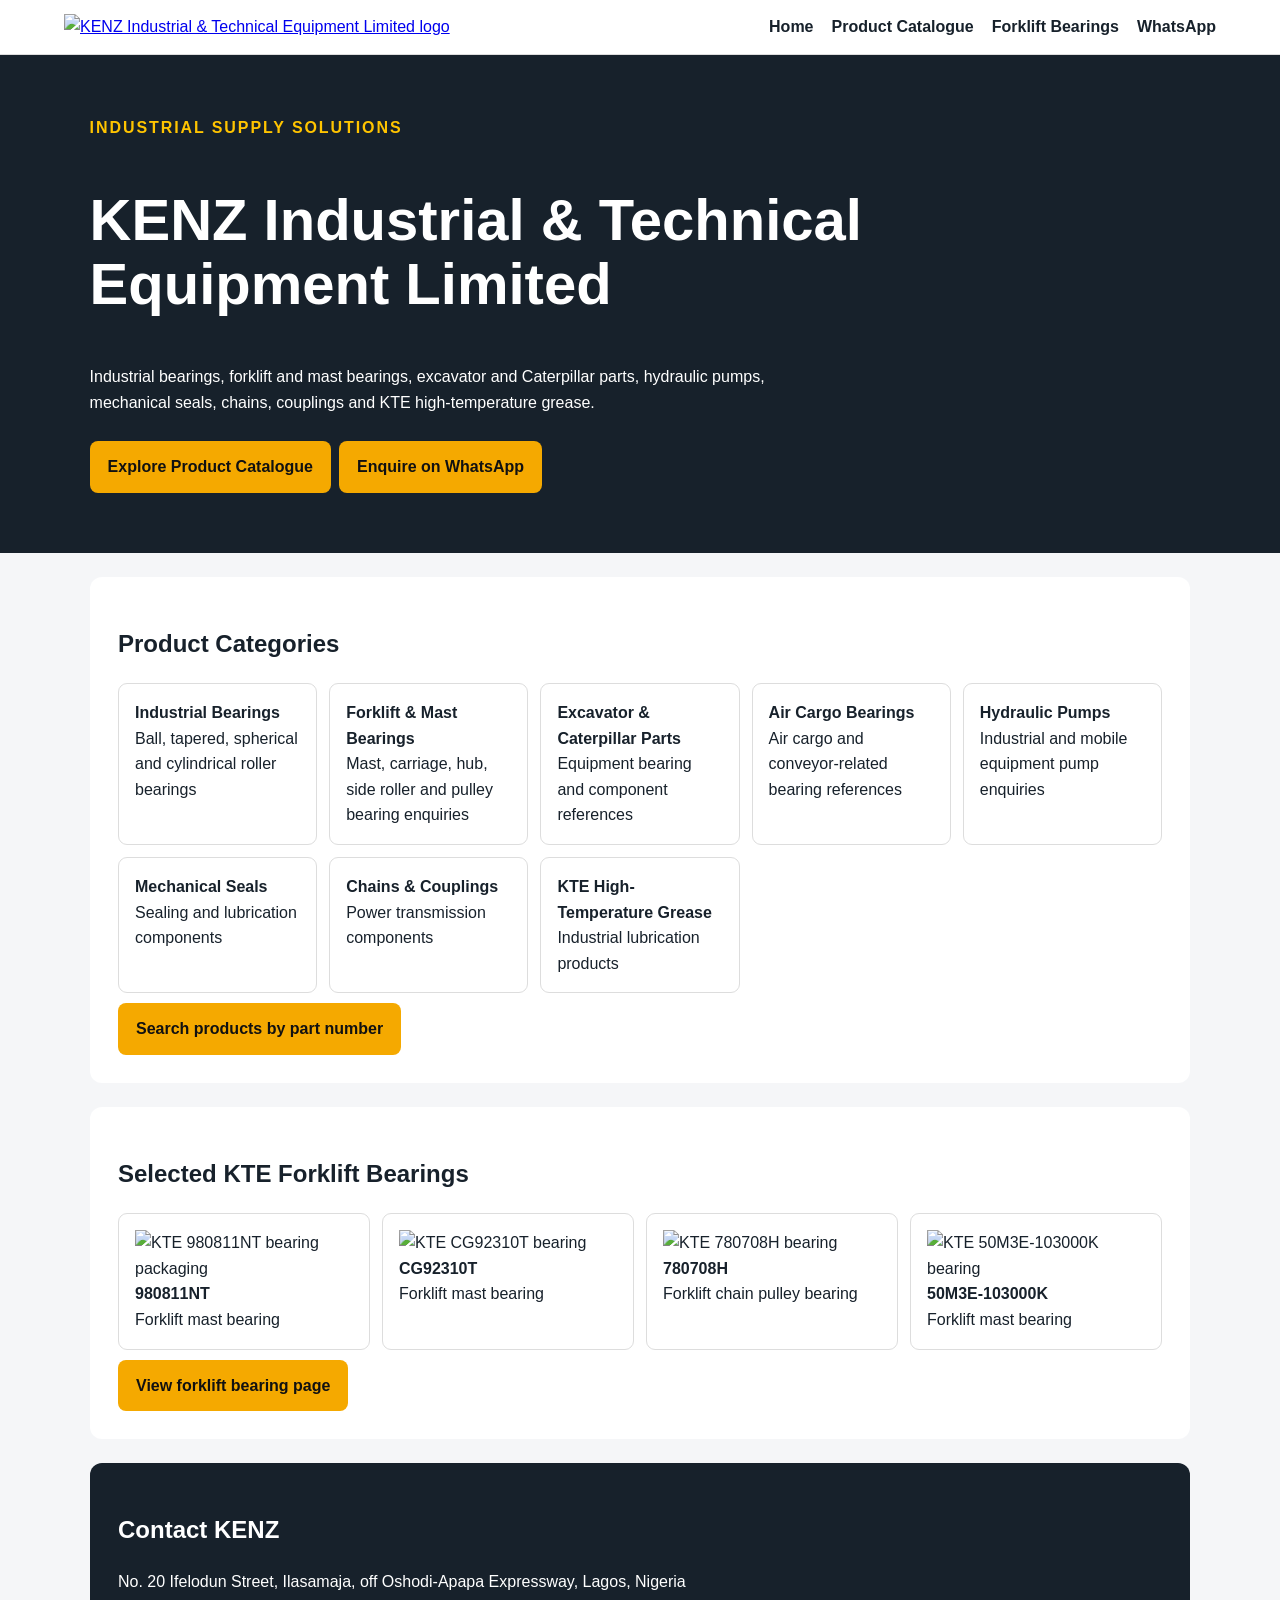
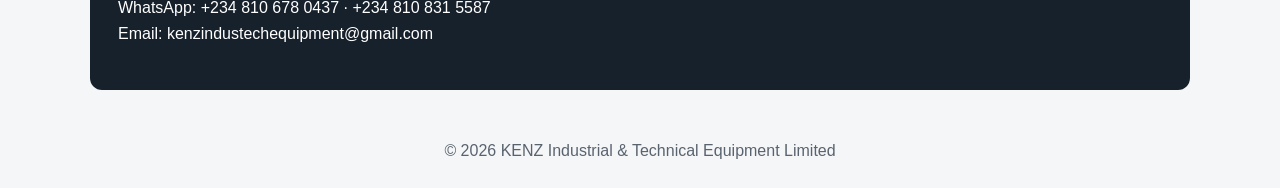
==== index.html @ ebb930cf "Add files via upload" ====
<!doctype html><html lang="en"><head><meta charset="utf-8"><meta name="viewport" content="width=device-width,initial-scale=1"><title>KENZ Industrial & Technical Equipment Limited | Bearings & Industrial Parts Nigeria</title><meta name="description" content="KENZ Industrial & Technical Equipment Limited supplies industrial bearings, forklift and mast bearings, excavator and Caterpillar parts, hydraulic pumps, mechanical seals, chains, couplings and KTE high-temperature grease in Nigeria."><meta name="robots" content="index,follow,max-image-preview:large"><link rel="canonical" href="https://kenzindustrial.com/"><meta property="og:title" content="KENZ Industrial & Technical Equipment Limited"><meta property="og:description" content="Industrial bearings, forklift parts and technical equipment supply in Nigeria."><meta property="og:type" content="website"><script type="application/ld+json">{"@context":"https://schema.org","@type":"Organization","name":"KENZ Industrial & Technical Equipment Limited","url":"https://kenzindustrial.com/","email":"kenzindustechequipment@gmail.com","telephone":["+2348106780437","+2348108315587"],"address":{"@type":"PostalAddress","streetAddress":"No. 20 Ifelodun Street, Ilasamaja, off Oshodi-Apapa Expressway","addressLocality":"Lagos","addressCountry":"NG"},"sameAs":[]}</script><style>*{box-sizing:border-box}body{margin:0;font:16px/1.6 Arial,sans-serif;color:#17212b;background:#f5f6f8}header{background:white;padding:14px 5%;display:flex;align-items:center;justify-content:space-between;gap:20px;flex-wrap:wrap;border-bottom:1px solid #ddd}header img{width:190px;max-height:75px;object-fit:contain}nav{display:flex;gap:18px;flex-wrap:wrap}nav a{color:#17212b;text-decoration:none;font-weight:bold}.hero{background:#17212b;color:white;padding:60px 7%}.eyebrow{color:#ffc400;font-weight:bold;letter-spacing:.12em}.hero h1{font-size:clamp(34px,6vw,58px);line-height:1.1;max-width:850px}.hero p{max-width:760px}.btn{display:inline-block;background:#f5a900;color:#111;text-decoration:none;font-weight:bold;padding:13px 18px;border-radius:8px;margin:10px 8px 0 0}.section{max-width:1100px;background:white;padding:28px;margin:24px auto;border-radius:12px}.grid{display:grid;grid-template-columns:repeat(auto-fit,minmax(190px,1fr));gap:12px}.item{border:1px solid #ddd;border-radius:9px;padding:16px}.item b{display:block}.contact{background:#17212b;color:white}footer{text-align:center;padding:24px;color:#59636e}@media(max-width:650px){header{align-items:flex-start}.section{margin:14px 10px;padding:20px}}</style></head><body><header><a href="/"><img src="/images/kenz-logo.jpg" alt="KENZ Industrial & Technical Equipment Limited logo"></a><nav><a href="/">Home</a><a href="/catalogue.html">Product Catalogue</a><a href="/products/forklift-bearings.html">Forklift Bearings</a><a href="https://wa.me/2348106780437">WhatsApp</a></nav></header><main><section class="hero"><div class="eyebrow">INDUSTRIAL SUPPLY SOLUTIONS</div><h1>KENZ Industrial & Technical Equipment Limited</h1><p>Industrial bearings, forklift and mast bearings, excavator and Caterpillar parts, hydraulic pumps, mechanical seals, chains, couplings and KTE high-temperature grease.</p><a class="btn" href="/catalogue.html">Explore Product Catalogue</a><a class="btn" href="https://wa.me/2348106780437?text=Hello%20KENZ%2C%20I%20would%20like%20to%20make%20a%20product%20enquiry.">Enquire on WhatsApp</a></section><section class="section"><h2>Product Categories</h2><div class="grid"><div class="item"><b>Industrial Bearings</b>Ball, tapered, spherical and cylindrical roller bearings</div><div class="item"><b>Forklift & Mast Bearings</b>Mast, carriage, hub, side roller and pulley bearing enquiries</div><div class="item"><b>Excavator & Caterpillar Parts</b>Equipment bearing and component references</div><div class="item"><b>Air Cargo Bearings</b>Air cargo and conveyor-related bearing references</div><div class="item"><b>Hydraulic Pumps</b>Industrial and mobile equipment pump enquiries</div><div class="item"><b>Mechanical Seals</b>Sealing and lubrication components</div><div class="item"><b>Chains & Couplings</b>Power transmission components</div><div class="item"><b>KTE High-Temperature Grease</b>Industrial lubrication products</div></div><a class="btn" href="/catalogue.html">Search products by part number</a></section><section class="section"><h2>Selected KTE Forklift Bearings</h2><div class="grid"><div class="item"><img src="/images/products/forklift/kte-980811nt-box.jpg" alt="KTE 980811NT bearing packaging" style="width:100%;height:150px;object-fit:contain"><b>980811NT</b>Forklift mast bearing</div><div class="item"><img src="/images/products/forklift/kte-cg92310t-bearing.jpg" alt="KTE CG92310T bearing" style="width:100%;height:150px;object-fit:contain"><b>CG92310T</b>Forklift mast bearing</div><div class="item"><img src="/images/products/forklift/kte-780708h-bearing.jpg" alt="KTE 780708H bearing" style="width:100%;height:150px;object-fit:contain"><b>780708H</b>Forklift chain pulley bearing</div><div class="item"><img src="/images/products/forklift/kte-50m3e-103000k-bearing.jpg" alt="KTE 50M3E-103000K bearing" style="width:100%;height:150px;object-fit:contain"><b>50M3E-103000K</b>Forklift mast bearing</div></div><a class="btn" href="/products/forklift-bearings.html">View forklift bearing page</a></section><section class="section contact"><h2>Contact KENZ</h2><p>No. 20 Ifelodun Street, Ilasamaja, off Oshodi-Apapa Expressway, Lagos, Nigeria<br>WhatsApp: +234 810 678 0437 · +234 810 831 5587<br>Email: kenzindustechequipment@gmail.com</p></section></main><footer>© 2026 KENZ Industrial & Technical Equipment Limited</footer></body></html>
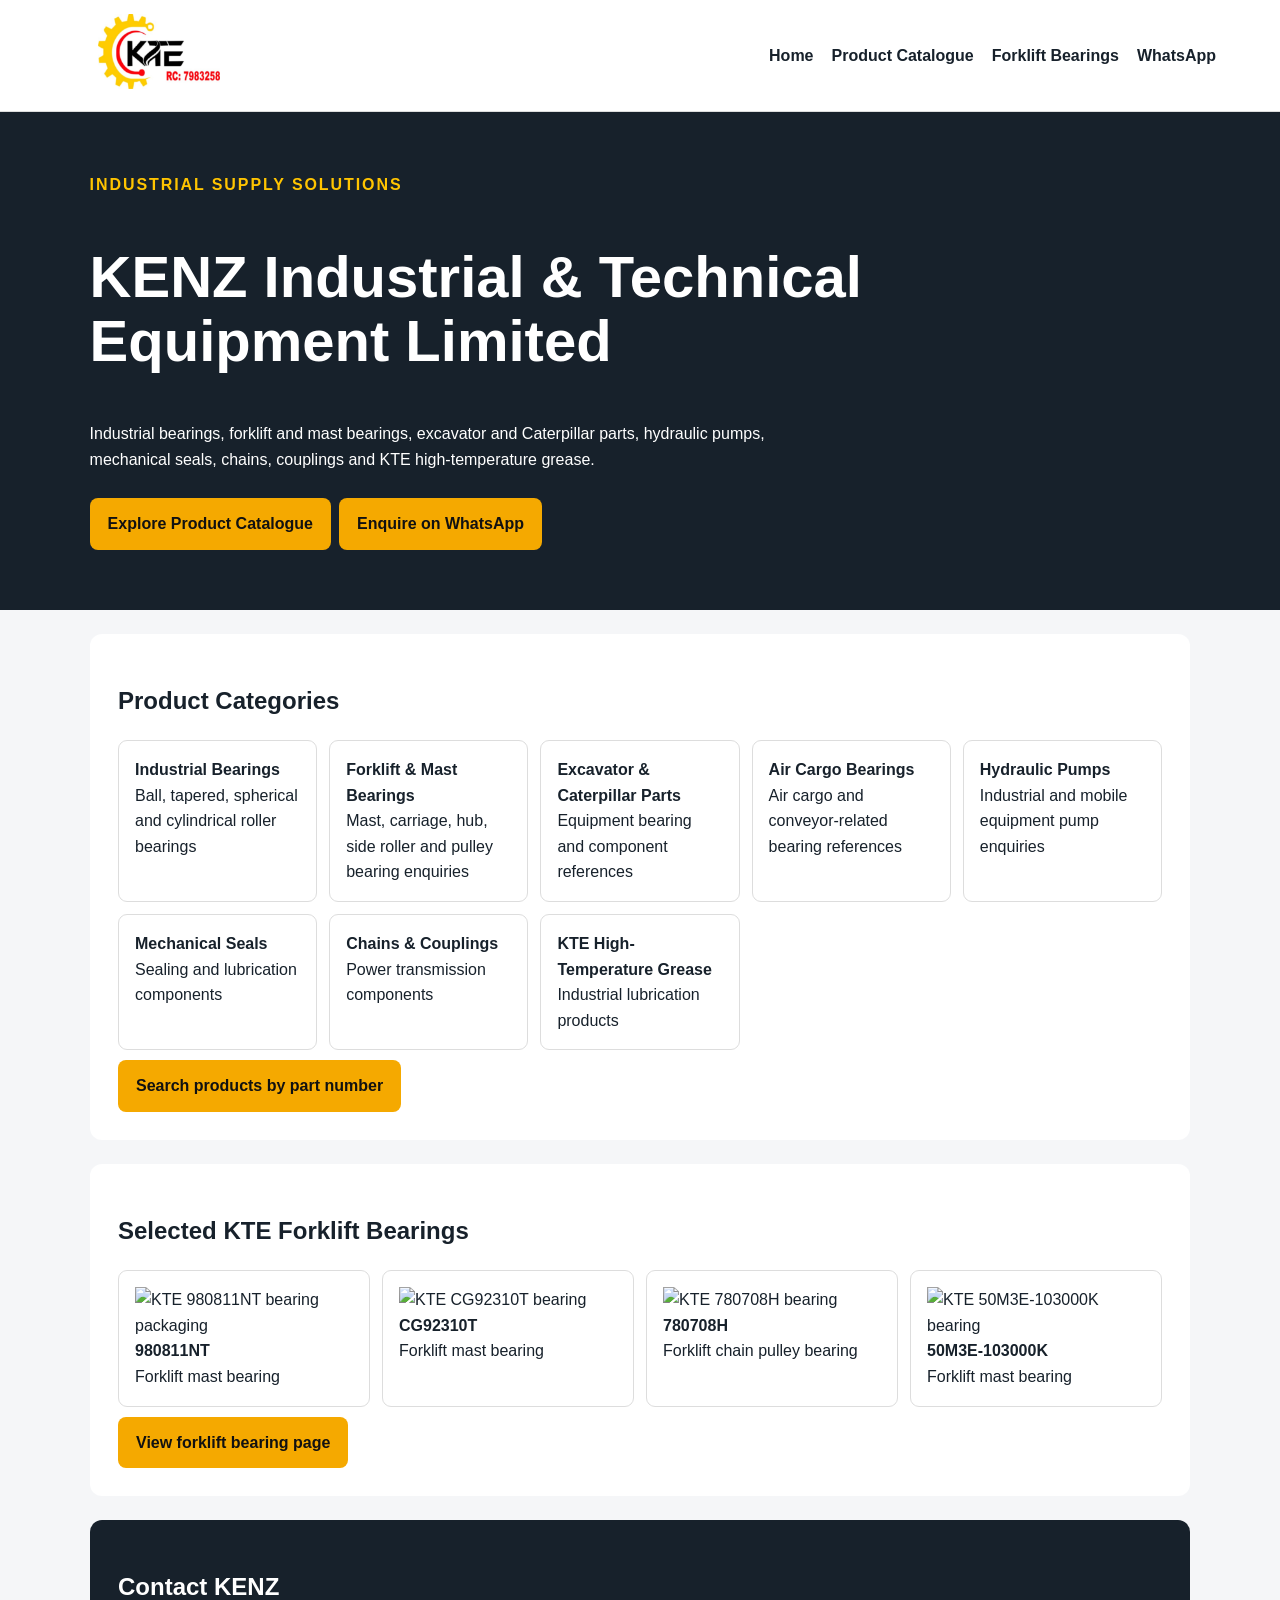
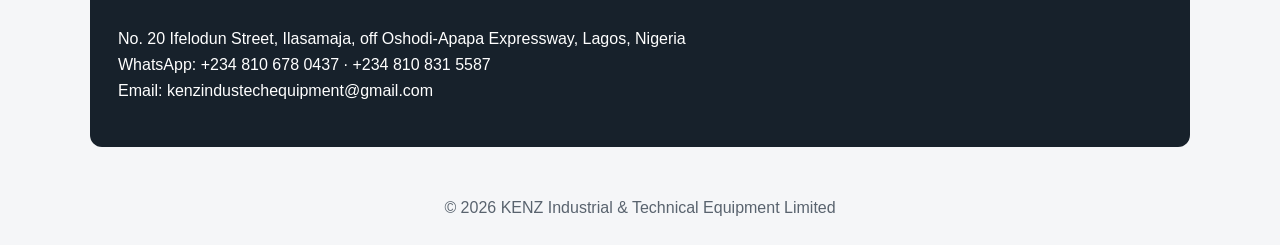
==== commit 89681c6a: "Update index.html" ====
--- a/index.html
+++ b/index.html
@@ -1 +1 @@
-<!doctype html><html lang="en"><head><meta charset="utf-8"><meta name="viewport" content="width=device-width,initial-scale=1"><title>KENZ Industrial & Technical Equipment Limited | Bearings & Industrial Parts Nigeria</title><meta name="description" content="KENZ Industrial & Technical Equipment Limited supplies industrial bearings, forklift and mast bearings, excavator and Caterpillar parts, hydraulic pumps, mechanical seals, chains, couplings and KTE high-temperature grease in Nigeria."><meta name="robots" content="index,follow,max-image-preview:large"><link rel="canonical" href="https://kenzindustrial.com/"><meta property="og:title" content="KENZ Industrial & Technical Equipment Limited"><meta property="og:description" content="Industrial bearings, forklift parts and technical equipment supply in Nigeria."><meta property="og:type" content="website"><script type="application/ld+json">{"@context":"https://schema.org","@type":"Organization","name":"KENZ Industrial & Technical Equipment Limited","url":"https://kenzindustrial.com/","email":"kenzindustechequipment@gmail.com","telephone":["+2348106780437","+2348108315587"],"address":{"@type":"PostalAddress","streetAddress":"No. 20 Ifelodun Street, Ilasamaja, off Oshodi-Apapa Expressway","addressLocality":"Lagos","addressCountry":"NG"},"sameAs":[]}</script><style>*{box-sizing:border-box}body{margin:0;font:16px/1.6 Arial,sans-serif;color:#17212b;background:#f5f6f8}header{background:white;padding:14px 5%;display:flex;align-items:center;justify-content:space-between;gap:20px;flex-wrap:wrap;border-bottom:1px solid #ddd}header img{width:190px;max-height:75px;object-fit:contain}nav{display:flex;gap:18px;flex-wrap:wrap}nav a{color:#17212b;text-decoration:none;font-weight:bold}.hero{background:#17212b;color:white;padding:60px 7%}.eyebrow{color:#ffc400;font-weight:bold;letter-spacing:.12em}.hero h1{font-size:clamp(34px,6vw,58px);line-height:1.1;max-width:850px}.hero p{max-width:760px}.btn{display:inline-block;background:#f5a900;color:#111;text-decoration:none;font-weight:bold;padding:13px 18px;border-radius:8px;margin:10px 8px 0 0}.section{max-width:1100px;background:white;padding:28px;margin:24px auto;border-radius:12px}.grid{display:grid;grid-template-columns:repeat(auto-fit,minmax(190px,1fr));gap:12px}.item{border:1px solid #ddd;border-radius:9px;padding:16px}.item b{display:block}.contact{background:#17212b;color:white}footer{text-align:center;padding:24px;color:#59636e}@media(max-width:650px){header{align-items:flex-start}.section{margin:14px 10px;padding:20px}}</style></head><body><header><a href="/"><img src="/images/kenz-logo.jpg" alt="KENZ Industrial & Technical Equipment Limited logo"></a><nav><a href="/">Home</a><a href="/catalogue.html">Product Catalogue</a><a href="/products/forklift-bearings.html">Forklift Bearings</a><a href="https://wa.me/2348106780437">WhatsApp</a></nav></header><main><section class="hero"><div class="eyebrow">INDUSTRIAL SUPPLY SOLUTIONS</div><h1>KENZ Industrial & Technical Equipment Limited</h1><p>Industrial bearings, forklift and mast bearings, excavator and Caterpillar parts, hydraulic pumps, mechanical seals, chains, couplings and KTE high-temperature grease.</p><a class="btn" href="/catalogue.html">Explore Product Catalogue</a><a class="btn" href="https://wa.me/2348106780437?text=Hello%20KENZ%2C%20I%20would%20like%20to%20make%20a%20product%20enquiry.">Enquire on WhatsApp</a></section><section class="section"><h2>Product Categories</h2><div class="grid"><div class="item"><b>Industrial Bearings</b>Ball, tapered, spherical and cylindrical roller bearings</div><div class="item"><b>Forklift & Mast Bearings</b>Mast, carriage, hub, side roller and pulley bearing enquiries</div><div class="item"><b>Excavator & Caterpillar Parts</b>Equipment bearing and component references</div><div class="item"><b>Air Cargo Bearings</b>Air cargo and conveyor-related bearing references</div><div class="item"><b>Hydraulic Pumps</b>Industrial and mobile equipment pump enquiries</div><div class="item"><b>Mechanical Seals</b>Sealing and lubrication components</div><div class="item"><b>Chains & Couplings</b>Power transmission components</div><div class="item"><b>KTE High-Temperature Grease</b>Industrial lubrication products</div></div><a class="btn" href="/catalogue.html">Search products by part number</a></section><section class="section"><h2>Selected KTE Forklift Bearings</h2><div class="grid"><div class="item"><img src="/images/products/forklift/kte-980811nt-box.jpg" alt="KTE 980811NT bearing packaging" style="width:100%;height:150px;object-fit:contain"><b>980811NT</b>Forklift mast bearing</div><div class="item"><img src="/images/products/forklift/kte-cg92310t-bearing.jpg" alt="KTE CG92310T bearing" style="width:100%;height:150px;object-fit:contain"><b>CG92310T</b>Forklift mast bearing</div><div class="item"><img src="/images/products/forklift/kte-780708h-bearing.jpg" alt="KTE 780708H bearing" style="width:100%;height:150px;object-fit:contain"><b>780708H</b>Forklift chain pulley bearing</div><div class="item"><img src="/images/products/forklift/kte-50m3e-103000k-bearing.jpg" alt="KTE 50M3E-103000K bearing" style="width:100%;height:150px;object-fit:contain"><b>50M3E-103000K</b>Forklift mast bearing</div></div><a class="btn" href="/products/forklift-bearings.html">View forklift bearing page</a></section><section class="section contact"><h2>Contact KENZ</h2><p>No. 20 Ifelodun Street, Ilasamaja, off Oshodi-Apapa Expressway, Lagos, Nigeria<br>WhatsApp: +234 810 678 0437 · +234 810 831 5587<br>Email: kenzindustechequipment@gmail.com</p></section></main><footer>© 2026 KENZ Industrial & Technical Equipment Limited</footer></body></html>
+<!doctype html><html lang="en"><head><meta charset="utf-8"><meta name="viewport" content="width=device-width,initial-scale=1"><title>KENZ Industrial & Technical Equipment Limited | Bearings & Industrial Parts Nigeria</title><meta name="description" content="KENZ Industrial & Technical Equipment Limited supplies industrial bearings, forklift and mast bearings, excavator and Caterpillar parts, hydraulic pumps, mechanical seals, chains, couplings and KTE high-temperature grease in Nigeria."><meta name="robots" content="index,follow,max-image-preview:large"><link rel="canonical" href="https://kenzindustrial.com/"><meta property="og:title" content="KENZ Industrial & Technical Equipment Limited"><meta property="og:description" content="Industrial bearings, forklift parts and technical equipment supply in Nigeria."><meta property="og:type" content="website"><script type="application/ld+json">{"@context":"https://schema.org","@type":"Organization","name":"KENZ Industrial & Technical Equipment Limited","url":"https://kenzindustrial.com/","email":"kenzindustechequipment@gmail.com","telephone":["+2348106780437","+2348108315587"],"address":{"@type":"PostalAddress","streetAddress":"No. 20 Ifelodun Street, Ilasamaja, off Oshodi-Apapa Expressway","addressLocality":"Lagos","addressCountry":"NG"},"sameAs":[]}</script><style>*{box-sizing:border-box}body{margin:0;font:16px/1.6 Arial,sans-serif;color:#17212b;background:#f5f6f8}header{background:white;padding:14px 5%;display:flex;align-items:center;justify-content:space-between;gap:20px;flex-wrap:wrap;border-bottom:1px solid #ddd}header img{width:190px;max-height:75px;object-fit:contain}nav{display:flex;gap:18px;flex-wrap:wrap}nav a{color:#17212b;text-decoration:none;font-weight:bold}.hero{background:#17212b;color:white;padding:60px 7%}.eyebrow{color:#ffc400;font-weight:bold;letter-spacing:.12em}.hero h1{font-size:clamp(34px,6vw,58px);line-height:1.1;max-width:850px}.hero p{max-width:760px}.btn{display:inline-block;background:#f5a900;color:#111;text-decoration:none;font-weight:bold;padding:13px 18px;border-radius:8px;margin:10px 8px 0 0}.section{max-width:1100px;background:white;padding:28px;margin:24px auto;border-radius:12px}.grid{display:grid;grid-template-columns:repeat(auto-fit,minmax(190px,1fr));gap:12px}.item{border:1px solid #ddd;border-radius:9px;padding:16px}.item b{display:block}.contact{background:#17212b;color:white}footer{text-align:center;padding:24px;color:#59636e}@media(max-width:650px){header{align-items:flex-start}.section{margin:14px 10px;padding:20px}}</style></head><body><header><a href="/"><img src="/kenz-logo.jpg" alt="KENZ Industrial & Technical Equipment Limited logo"></a><nav><a href="/">Home</a><a href="/catalogue.html">Product Catalogue</a><a href="/products/forklift-bearings.html">Forklift Bearings</a><a href="https://wa.me/2348106780437">WhatsApp</a></nav></header><main><section class="hero"><div class="eyebrow">INDUSTRIAL SUPPLY SOLUTIONS</div><h1>KENZ Industrial & Technical Equipment Limited</h1><p>Industrial bearings, forklift and mast bearings, excavator and Caterpillar parts, hydraulic pumps, mechanical seals, chains, couplings and KTE high-temperature grease.</p><a class="btn" href="/catalogue.html">Explore Product Catalogue</a><a class="btn" href="https://wa.me/2348106780437?text=Hello%20KENZ%2C%20I%20would%20like%20to%20make%20a%20product%20enquiry.">Enquire on WhatsApp</a></section><section class="section"><h2>Product Categories</h2><div class="grid"><div class="item"><b>Industrial Bearings</b>Ball, tapered, spherical and cylindrical roller bearings</div><div class="item"><b>Forklift & Mast Bearings</b>Mast, carriage, hub, side roller and pulley bearing enquiries</div><div class="item"><b>Excavator & Caterpillar Parts</b>Equipment bearing and component references</div><div class="item"><b>Air Cargo Bearings</b>Air cargo and conveyor-related bearing references</div><div class="item"><b>Hydraulic Pumps</b>Industrial and mobile equipment pump enquiries</div><div class="item"><b>Mechanical Seals</b>Sealing and lubrication components</div><div class="item"><b>Chains & Couplings</b>Power transmission components</div><div class="item"><b>KTE High-Temperature Grease</b>Industrial lubrication products</div></div><a class="btn" href="/catalogue.html">Search products by part number</a></section><section class="section"><h2>Selected KTE Forklift Bearings</h2><div class="grid"><div class="item"><img src="/images/products/forklift/kte-980811nt-box.jpg" alt="KTE 980811NT bearing packaging" style="width:100%;height:150px;object-fit:contain"><b>980811NT</b>Forklift mast bearing</div><div class="item"><img src="/images/products/forklift/kte-cg92310t-bearing.jpg" alt="KTE CG92310T bearing" style="width:100%;height:150px;object-fit:contain"><b>CG92310T</b>Forklift mast bearing</div><div class="item"><img src="/images/products/forklift/kte-780708h-bearing.jpg" alt="KTE 780708H bearing" style="width:100%;height:150px;object-fit:contain"><b>780708H</b>Forklift chain pulley bearing</div><div class="item"><img src="/images/products/forklift/kte-50m3e-103000k-bearing.jpg" alt="KTE 50M3E-103000K bearing" style="width:100%;height:150px;object-fit:contain"><b>50M3E-103000K</b>Forklift mast bearing</div></div><a class="btn" href="/products/forklift-bearings.html">View forklift bearing page</a></section><section class="section contact"><h2>Contact KENZ</h2><p>No. 20 Ifelodun Street, Ilasamaja, off Oshodi-Apapa Expressway, Lagos, Nigeria<br>WhatsApp: +234 810 678 0437 · +234 810 831 5587<br>Email: kenzindustechequipment@gmail.com</p></section></main><footer>© 2026 KENZ Industrial & Technical Equipment Limited</footer></body></html>
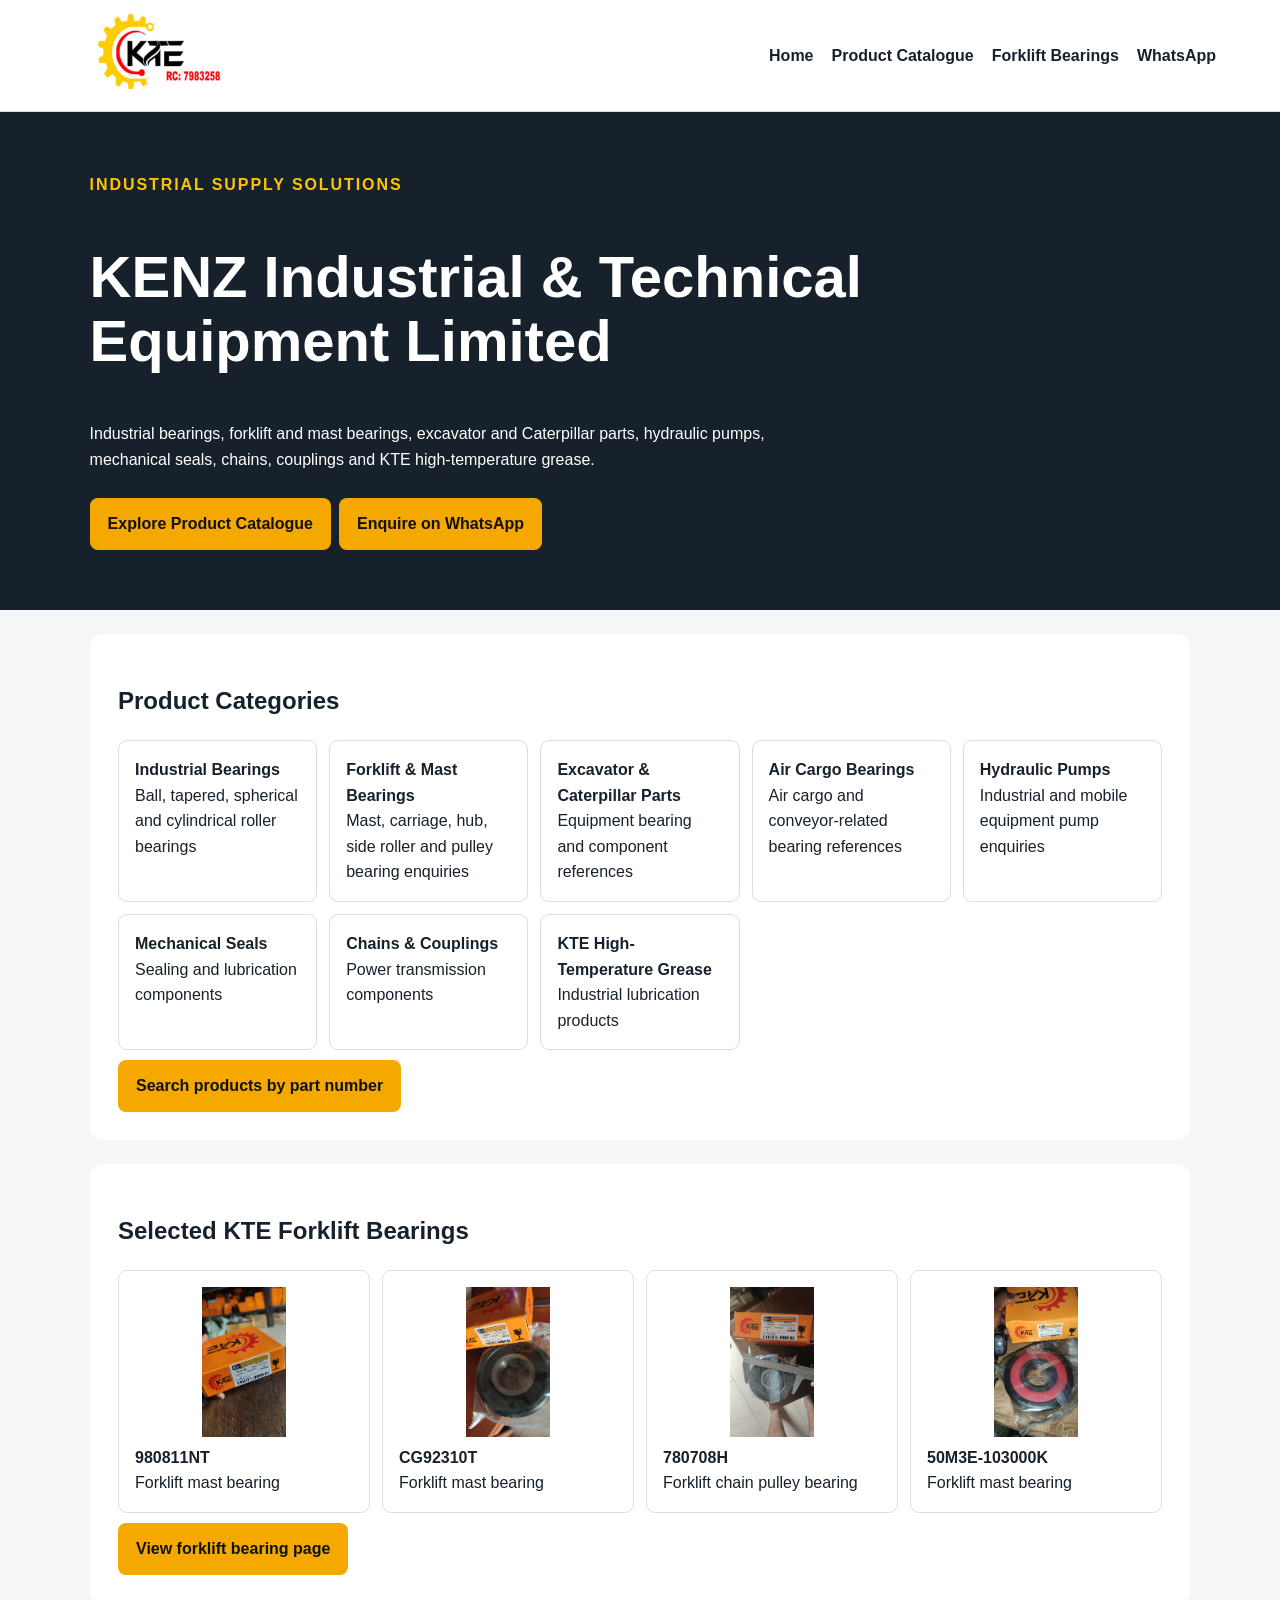
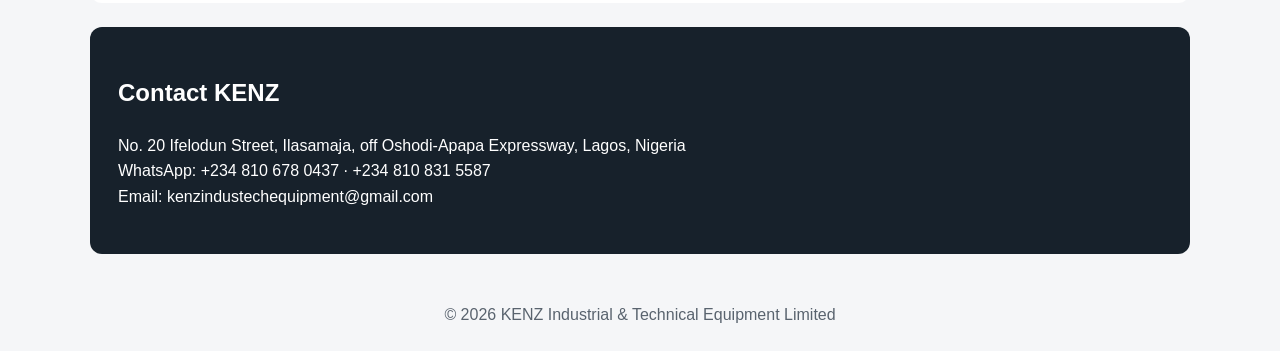
==== commit bd08b618: "Fix homepage forklift product image paths" ====
--- a/index.html
+++ b/index.html
@@ -1 +1 @@
-<!doctype html><html lang="en"><head><meta charset="utf-8"><meta name="viewport" content="width=device-width,initial-scale=1"><title>KENZ Industrial & Technical Equipment Limited | Bearings & Industrial Parts Nigeria</title><meta name="description" content="KENZ Industrial & Technical Equipment Limited supplies industrial bearings, forklift and mast bearings, excavator and Caterpillar parts, hydraulic pumps, mechanical seals, chains, couplings and KTE high-temperature grease in Nigeria."><meta name="robots" content="index,follow,max-image-preview:large"><link rel="canonical" href="https://kenzindustrial.com/"><meta property="og:title" content="KENZ Industrial & Technical Equipment Limited"><meta property="og:description" content="Industrial bearings, forklift parts and technical equipment supply in Nigeria."><meta property="og:type" content="website"><script type="application/ld+json">{"@context":"https://schema.org","@type":"Organization","name":"KENZ Industrial & Technical Equipment Limited","url":"https://kenzindustrial.com/","email":"kenzindustechequipment@gmail.com","telephone":["+2348106780437","+2348108315587"],"address":{"@type":"PostalAddress","streetAddress":"No. 20 Ifelodun Street, Ilasamaja, off Oshodi-Apapa Expressway","addressLocality":"Lagos","addressCountry":"NG"},"sameAs":[]}</script><style>*{box-sizing:border-box}body{margin:0;font:16px/1.6 Arial,sans-serif;color:#17212b;background:#f5f6f8}header{background:white;padding:14px 5%;display:flex;align-items:center;justify-content:space-between;gap:20px;flex-wrap:wrap;border-bottom:1px solid #ddd}header img{width:190px;max-height:75px;object-fit:contain}nav{display:flex;gap:18px;flex-wrap:wrap}nav a{color:#17212b;text-decoration:none;font-weight:bold}.hero{background:#17212b;color:white;padding:60px 7%}.eyebrow{color:#ffc400;font-weight:bold;letter-spacing:.12em}.hero h1{font-size:clamp(34px,6vw,58px);line-height:1.1;max-width:850px}.hero p{max-width:760px}.btn{display:inline-block;background:#f5a900;color:#111;text-decoration:none;font-weight:bold;padding:13px 18px;border-radius:8px;margin:10px 8px 0 0}.section{max-width:1100px;background:white;padding:28px;margin:24px auto;border-radius:12px}.grid{display:grid;grid-template-columns:repeat(auto-fit,minmax(190px,1fr));gap:12px}.item{border:1px solid #ddd;border-radius:9px;padding:16px}.item b{display:block}.contact{background:#17212b;color:white}footer{text-align:center;padding:24px;color:#59636e}@media(max-width:650px){header{align-items:flex-start}.section{margin:14px 10px;padding:20px}}</style></head><body><header><a href="/"><img src="/kenz-logo.jpg" alt="KENZ Industrial & Technical Equipment Limited logo"></a><nav><a href="/">Home</a><a href="/catalogue.html">Product Catalogue</a><a href="/products/forklift-bearings.html">Forklift Bearings</a><a href="https://wa.me/2348106780437">WhatsApp</a></nav></header><main><section class="hero"><div class="eyebrow">INDUSTRIAL SUPPLY SOLUTIONS</div><h1>KENZ Industrial & Technical Equipment Limited</h1><p>Industrial bearings, forklift and mast bearings, excavator and Caterpillar parts, hydraulic pumps, mechanical seals, chains, couplings and KTE high-temperature grease.</p><a class="btn" href="/catalogue.html">Explore Product Catalogue</a><a class="btn" href="https://wa.me/2348106780437?text=Hello%20KENZ%2C%20I%20would%20like%20to%20make%20a%20product%20enquiry.">Enquire on WhatsApp</a></section><section class="section"><h2>Product Categories</h2><div class="grid"><div class="item"><b>Industrial Bearings</b>Ball, tapered, spherical and cylindrical roller bearings</div><div class="item"><b>Forklift & Mast Bearings</b>Mast, carriage, hub, side roller and pulley bearing enquiries</div><div class="item"><b>Excavator & Caterpillar Parts</b>Equipment bearing and component references</div><div class="item"><b>Air Cargo Bearings</b>Air cargo and conveyor-related bearing references</div><div class="item"><b>Hydraulic Pumps</b>Industrial and mobile equipment pump enquiries</div><div class="item"><b>Mechanical Seals</b>Sealing and lubrication components</div><div class="item"><b>Chains & Couplings</b>Power transmission components</div><div class="item"><b>KTE High-Temperature Grease</b>Industrial lubrication products</div></div><a class="btn" href="/catalogue.html">Search products by part number</a></section><section class="section"><h2>Selected KTE Forklift Bearings</h2><div class="grid"><div class="item"><img src="/images/products/forklift/kte-980811nt-box.jpg" alt="KTE 980811NT bearing packaging" style="width:100%;height:150px;object-fit:contain"><b>980811NT</b>Forklift mast bearing</div><div class="item"><img src="/images/products/forklift/kte-cg92310t-bearing.jpg" alt="KTE CG92310T bearing" style="width:100%;height:150px;object-fit:contain"><b>CG92310T</b>Forklift mast bearing</div><div class="item"><img src="/images/products/forklift/kte-780708h-bearing.jpg" alt="KTE 780708H bearing" style="width:100%;height:150px;object-fit:contain"><b>780708H</b>Forklift chain pulley bearing</div><div class="item"><img src="/images/products/forklift/kte-50m3e-103000k-bearing.jpg" alt="KTE 50M3E-103000K bearing" style="width:100%;height:150px;object-fit:contain"><b>50M3E-103000K</b>Forklift mast bearing</div></div><a class="btn" href="/products/forklift-bearings.html">View forklift bearing page</a></section><section class="section contact"><h2>Contact KENZ</h2><p>No. 20 Ifelodun Street, Ilasamaja, off Oshodi-Apapa Expressway, Lagos, Nigeria<br>WhatsApp: +234 810 678 0437 · +234 810 831 5587<br>Email: kenzindustechequipment@gmail.com</p></section></main><footer>© 2026 KENZ Industrial & Technical Equipment Limited</footer></body></html>
+<!doctype html><html lang="en"><head><meta charset="utf-8"><meta name="viewport" content="width=device-width,initial-scale=1"><title>KENZ Industrial & Technical Equipment Limited | Bearings & Industrial Parts Nigeria</title><meta name="description" content="KENZ Industrial & Technical Equipment Limited supplies industrial bearings, forklift and mast bearings, excavator and Caterpillar parts, hydraulic pumps, mechanical seals, chains, couplings and KTE high-temperature grease in Nigeria."><meta name="robots" content="index,follow,max-image-preview:large"><link rel="canonical" href="https://kenzindustrial.com/"><meta property="og:title" content="KENZ Industrial & Technical Equipment Limited"><meta property="og:description" content="Industrial bearings, forklift parts and technical equipment supply in Nigeria."><meta property="og:type" content="website"><script type="application/ld+json">{"@context":"https://schema.org","@type":"Organization","name":"KENZ Industrial & Technical Equipment Limited","url":"https://kenzindustrial.com/","email":"kenzindustechequipment@gmail.com","telephone":["+2348106780437","+2348108315587"],"address":{"@type":"PostalAddress","streetAddress":"No. 20 Ifelodun Street, Ilasamaja, off Oshodi-Apapa Expressway","addressLocality":"Lagos","addressCountry":"NG"},"sameAs":[]}</script><style>*{box-sizing:border-box}body{margin:0;font:16px/1.6 Arial,sans-serif;color:#17212b;background:#f5f6f8}header{background:white;padding:14px 5%;display:flex;align-items:center;justify-content:space-between;gap:20px;flex-wrap:wrap;border-bottom:1px solid #ddd}header img{width:190px;max-height:75px;object-fit:contain}nav{display:flex;gap:18px;flex-wrap:wrap}nav a{color:#17212b;text-decoration:none;font-weight:bold}.hero{background:#17212b;color:white;padding:60px 7%}.eyebrow{color:#ffc400;font-weight:bold;letter-spacing:.12em}.hero h1{font-size:clamp(34px,6vw,58px);line-height:1.1;max-width:850px}.hero p{max-width:760px}.btn{display:inline-block;background:#f5a900;color:#111;text-decoration:none;font-weight:bold;padding:13px 18px;border-radius:8px;margin:10px 8px 0 0}.section{max-width:1100px;background:white;padding:28px;margin:24px auto;border-radius:12px}.grid{display:grid;grid-template-columns:repeat(auto-fit,minmax(190px,1fr));gap:12px}.item{border:1px solid #ddd;border-radius:9px;padding:16px}.item b{display:block}.contact{background:#17212b;color:white}footer{text-align:center;padding:24px;color:#59636e}@media(max-width:650px){header{align-items:flex-start}.section{margin:14px 10px;padding:20px}}</style></head><body><header><a href="/"><img src="/kenz-logo.jpg" alt="KENZ Industrial & Technical Equipment Limited logo"></a><nav><a href="/">Home</a><a href="/catalogue.html">Product Catalogue</a><a href="/products/forklift-bearings.html">Forklift Bearings</a><a href="https://wa.me/2348106780437">WhatsApp</a></nav></header><main><section class="hero"><div class="eyebrow">INDUSTRIAL SUPPLY SOLUTIONS</div><h1>KENZ Industrial & Technical Equipment Limited</h1><p>Industrial bearings, forklift and mast bearings, excavator and Caterpillar parts, hydraulic pumps, mechanical seals, chains, couplings and KTE high-temperature grease.</p><a class="btn" href="/catalogue.html">Explore Product Catalogue</a><a class="btn" href="https://wa.me/2348106780437?text=Hello%20KENZ%2C%20I%20would%20like%20to%20make%20a%20product%20enquiry.">Enquire on WhatsApp</a></section><section class="section"><h2>Product Categories</h2><div class="grid"><div class="item"><b>Industrial Bearings</b>Ball, tapered, spherical and cylindrical roller bearings</div><div class="item"><b>Forklift & Mast Bearings</b>Mast, carriage, hub, side roller and pulley bearing enquiries</div><div class="item"><b>Excavator & Caterpillar Parts</b>Equipment bearing and component references</div><div class="item"><b>Air Cargo Bearings</b>Air cargo and conveyor-related bearing references</div><div class="item"><b>Hydraulic Pumps</b>Industrial and mobile equipment pump enquiries</div><div class="item"><b>Mechanical Seals</b>Sealing and lubrication components</div><div class="item"><b>Chains & Couplings</b>Power transmission components</div><div class="item"><b>KTE High-Temperature Grease</b>Industrial lubrication products</div></div><a class="btn" href="/catalogue.html">Search products by part number</a></section><section class="section"><h2>Selected KTE Forklift Bearings</h2><div class="grid"><div class="item"><img src="kte-980811nt-box.jpg" alt="KTE 980811NT bearing packaging" style="width:100%;height:150px;object-fit:contain"><b>980811NT</b>Forklift mast bearing</div><div class="item"><img src="kte-cg92310t-bearing.jpg" alt="KTE CG92310T bearing" style="width:100%;height:150px;object-fit:contain"><b>CG92310T</b>Forklift mast bearing</div><div class="item"><img src="kte-780708h-bearing.jpg" alt="KTE 780708H bearing" style="width:100%;height:150px;object-fit:contain"><b>780708H</b>Forklift chain pulley bearing</div><div class="item"><img src="kte-50m3e-103000k-bearing.jpg" alt="KTE 50M3E-103000K bearing" style="width:100%;height:150px;object-fit:contain"><b>50M3E-103000K</b>Forklift mast bearing</div></div><a class="btn" href="/products/forklift-bearings.html">View forklift bearing page</a></section><section class="section contact"><h2>Contact KENZ</h2><p>No. 20 Ifelodun Street, Ilasamaja, off Oshodi-Apapa Expressway, Lagos, Nigeria<br>WhatsApp: +234 810 678 0437 · +234 810 831 5587<br>Email: kenzindustechequipment@gmail.com</p></section></main><footer>© 2026 KENZ Industrial & Technical Equipment Limited</footer></body></html>
